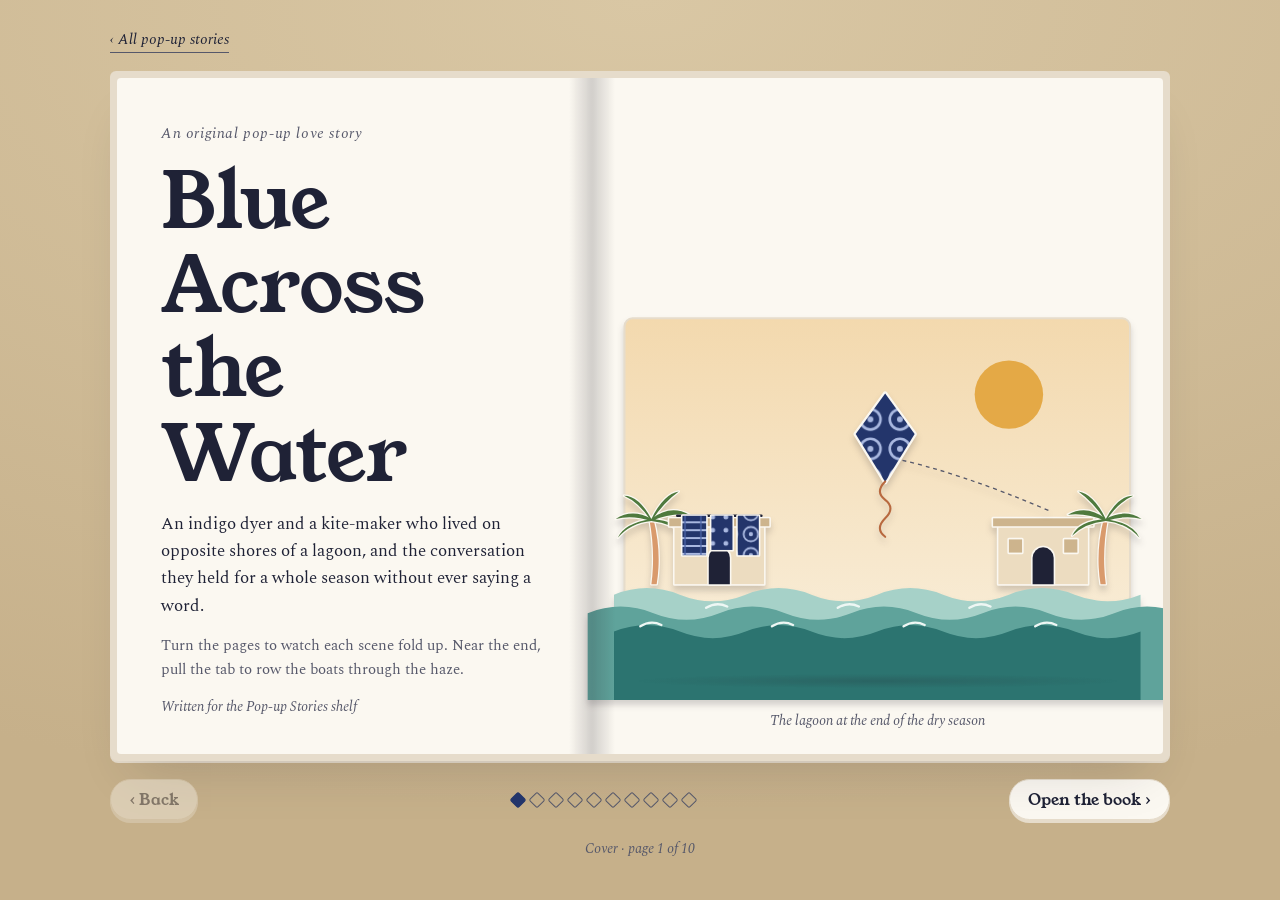
==== blue-across-the-water/index.html @ 453ba941 "Add a page-turn animation to both storybooks Co-Authored-By: Claude Opus 5.5 <noreply@anthropic.com>" ====
<!doctype html>
<html lang="en">
<head>
<meta charset="utf-8">
<meta name="viewport" content="width=device-width, initial-scale=1, viewport-fit=cover">
<title>Blue Across the Water · A Pop-up Storybook</title>
<meta name="description" content="An original pop-up love story: an indigo dyer and a kite-maker who talk across a lagoon in patterns of cloth and kites, until the harmattan haze falls between them.">
<meta name="author" content="Abdulbaki Suraj">
<meta name="theme-color" content="#d9c7a4" media="(prefers-color-scheme: light)">
<meta name="theme-color" content="#0f1424" media="(prefers-color-scheme: dark)">
<meta name="color-scheme" content="light dark">
<link rel="canonical" href="https://codelikesuraj.github.io/pop-up-story/blue-across-the-water/">
<link rel="icon" href="data:image/svg+xml,%3Csvg xmlns='http://www.w3.org/2000/svg' viewBox='0 0 64 64'%3E%3Cpath d='M32 4 50 24 32 44 14 24z' fill='%2323356b'/%3E%3Cpath d='M32 44q-4 6 2 10t-2 8' fill='none' stroke='%23b8693f' stroke-width='3'/%3E%3C/svg%3E">

<meta property="og:type" content="website">
<meta property="og:site_name" content="Pop-up Stories">
<meta property="og:title" content="Blue Across the Water · A Pop-up Storybook">
<meta property="og:description" content="An indigo dyer and a kite-maker fall in love across a lagoon, talking only in patterns. An original interactive pop-up story.">
<meta property="og:url" content="https://codelikesuraj.github.io/pop-up-story/blue-across-the-water/">
<meta property="og:image" content="https://codelikesuraj.github.io/pop-up-story/blue-across-the-water/og-image.png">
<meta property="og:image:width" content="1200">
<meta property="og:image:height" content="630">
<meta property="og:image:alt" content="A patterned indigo kite flying over a lagoon between two rooftops hung with blue cloth">
<meta property="og:locale" content="en_GB">
<meta name="twitter:card" content="summary_large_image">
<meta name="twitter:title" content="Blue Across the Water · A Pop-up Storybook">
<meta name="twitter:description" content="An original interactive pop-up love story told in cloth and kites.">
<meta name="twitter:image" content="https://codelikesuraj.github.io/pop-up-story/blue-across-the-water/og-image.png">
<meta name="twitter:image:alt" content="A patterned indigo kite flying over a lagoon between two rooftops hung with blue cloth">

<link rel="preconnect" href="https://fonts.googleapis.com">
<link rel="preconnect" href="https://fonts.gstatic.com" crossorigin>
<link rel="stylesheet" href="https://fonts.googleapis.com/css2?family=Young+Serif&family=Spectral:ital,wght@0,400;0,500;1,400&display=swap">
<style>
/* Layout: the series' open pop-up book. Left leaf = story, right leaf = cut-paper lagoon scene folding up from the gutter. */
:root{
  --desk:#d9c7a4; --desk-2:#c6b08a;
  --paper:#fbf8f1; --paper-edge:#e6dccb; --shade:rgba(35,30,40,.18);
  --ink:#1f2236; --ink-soft:#56586a;
  --sky:#f3d9ae; --sky-2:#f9efdc;
  --indigo:#23356b; --indigo-2:#4a63a8; --indigo-3:#a9b8e0;
  --lagoon:#2c7470; --lagoon-2:#5fa39b; --lagoon-3:#a6d1c8; --foam:#eef7f4;
  --dust:#e6c99a; --clay:#b8693f; --clay-2:#d99a6c; --palm:#4f7a3e; --palm-2:#78a35c;
  --wall:#ecdcc0; --wall-2:#cdb48d; --skin:#7a4a2e; --cloth:#f4efe4; --sun:#e2a033;
  --display:"Young Serif","Iowan Old Style",Georgia,serif;
  --body:"Spectral",Georgia,"Times New Roman",serif;
}
@media (prefers-color-scheme: dark){:root:not([data-theme="light"]){
  --desk:#0f1424; --desk-2:#161c30; --paper:#1d2236; --paper-edge:#2b3149; --shade:rgba(0,0,0,.45);
  --ink:#ece6da; --ink-soft:#b2adbd; --sky:#2a2a44; --sky-2:#3d3546;
  --indigo:#5b74c2; --indigo-2:#334a8a; --indigo-3:#1f2c55;
  --lagoon:#3d918b; --lagoon-2:#25615d; --lagoon-3:#1a4642; --foam:#a9d6cd;
  --dust:#7d6a4b; --clay:#c9784b; --clay-2:#8e5434; --palm:#6a9452; --palm-2:#47693a;
  --wall:#4a4458; --wall-2:#6a6278; --skin:#9a6443; --cloth:#d8d1c3; --sun:#eeb04a; color-scheme:dark}}
:root[data-theme="dark"]{
  --desk:#0f1424; --desk-2:#161c30; --paper:#1d2236; --paper-edge:#2b3149; --shade:rgba(0,0,0,.45);
  --ink:#ece6da; --ink-soft:#b2adbd; --sky:#2a2a44; --sky-2:#3d3546;
  --indigo:#5b74c2; --indigo-2:#334a8a; --indigo-3:#1f2c55;
  --lagoon:#3d918b; --lagoon-2:#25615d; --lagoon-3:#1a4642; --foam:#a9d6cd;
  --dust:#7d6a4b; --clay:#c9784b; --clay-2:#8e5434; --palm:#6a9452; --palm-2:#47693a;
  --wall:#4a4458; --wall-2:#6a6278; --skin:#9a6443; --cloth:#d8d1c3; --sun:#eeb04a; color-scheme:dark}

*,*::before,*::after{box-sizing:border-box}
html,body{min-height:100%}
body{margin:0;background:radial-gradient(120% 90% at 50% 0%,var(--desk),var(--desk-2));background-color:var(--desk);color:var(--ink);font-family:var(--body);font-size:17px;line-height:1.6;padding-inline:16px;padding-block:28px 40px}
[hidden]{display:none!important}
.wrap{max-width:1060px;margin:0 auto;display:flex;flex-direction:column;gap:18px}
.back{align-self:flex-start;font-style:italic;color:var(--ink);text-decoration:none;font-size:15px;border-bottom:1px solid var(--ink-soft)}
.back:hover{border-bottom-color:var(--clay)}

.book{position:relative;border-radius:6px 6px 8px 8px;background:var(--paper-edge);padding:7px;box-shadow:0 30px 50px -24px var(--shade),0 2px 0 var(--paper-edge)}
.spread{display:grid;grid-template-columns:1fr 1.2fr;background:var(--paper);border-radius:4px;min-height:540px;position:relative;overflow:hidden}
.spread::after{content:"";position:absolute;top:0;bottom:0;left:calc(100%/2.2);width:46px;transform:translateX(-50%);background:linear-gradient(90deg,transparent,var(--shade) 48%,var(--shade) 52%,transparent);pointer-events:none}
.leaf{min-width:0;padding:44px 44px 36px;display:flex;flex-direction:column;gap:14px}
.text{animation:turn .6s ease both}
.chapter{font-style:italic;color:var(--ink-soft);letter-spacing:.04em;font-size:15px}
h1,h2{font-family:var(--display);font-weight:400;line-height:1.08;text-wrap:balance;margin:0}
h2{font-size:clamp(28px,3.6vw,38px)}
h1{font-size:clamp(46px,7.5vw,78px)}
.text p{margin:0;max-width:34em}
.text p:first-of-type::first-letter{font-family:var(--display);float:left;font-size:3.1em;line-height:.85;padding:6px 8px 0 0;color:var(--indigo)}
.cover .text p::first-letter{all:unset}
.folio{margin-top:auto;font-style:italic;color:var(--ink-soft);font-size:14px}

.stage-leaf{padding:26px 22px 22px;display:flex;flex-direction:column;justify-content:flex-end}
.stage{position:relative;aspect-ratio:400/280;width:100%;max-width:100%;perspective:1100px;perspective-origin:50% 0%}
.stage::after{content:"";position:absolute;left:4%;right:4%;bottom:-6px;height:14px;background:radial-gradient(closest-side,var(--shade),transparent);pointer-events:none}
.layer{position:absolute;inset:0;width:100%;height:100%;overflow:visible;transform-origin:50% var(--oy,100%);animation:pop 1s cubic-bezier(.2,1.35,.45,1) calc(var(--d,0s) + var(--wait,0s)) both;filter:drop-shadow(0 5px 3px var(--shade))}
.layer.flat{filter:none}
@keyframes pop{from{transform:rotateX(88deg)}to{transform:rotateX(0)}}
@keyframes turn{from{opacity:0;transform:translateX(-10px)}to{opacity:1;transform:none}}
.caption{font-style:italic;text-align:center;color:var(--ink-soft);font-size:14px;margin-top:14px}

/* svg paint */
.cut{stroke:var(--paper);stroke-width:2.4;stroke-linejoin:round;paint-order:stroke}
.panel{fill:url(#sky);stroke:var(--paper-edge);stroke-width:1.5}
.ind{fill:var(--indigo)} .ind2{fill:var(--indigo-2)} .ind3{fill:var(--indigo-3)}
.lag{fill:var(--lagoon)} .lag2{fill:var(--lagoon-2)} .lag3{fill:var(--lagoon-3)} .foam{fill:var(--foam)}
.dust{fill:var(--dust)} .clay{fill:var(--clay)} .clay2{fill:var(--clay-2)} .palm{fill:var(--palm)} .palm2{fill:var(--palm-2)}
.wallf{fill:var(--wall)} .wall2{fill:var(--wall-2)} .paperf{fill:var(--paper)} .inkf{fill:var(--ink)} .sunf{fill:var(--sun)}
.line{fill:none;stroke:var(--ink);stroke-width:1.8;stroke-linecap:round;stroke-linejoin:round}
.string{fill:none;stroke:var(--ink-soft);stroke-width:1;stroke-dasharray:3 3}
.tail{fill:none;stroke:var(--clay);stroke-width:1.6;stroke-linecap:round}
.crest{fill:none;stroke:var(--foam);stroke-width:1.8;stroke-linecap:round}
.lbl{fill:var(--ink-soft);font-family:var(--body);font-style:italic;font-size:13px;paint-order:stroke;stroke:var(--paper);stroke-width:3px}
.p1{fill:url(#adire-dots)} .p2{fill:url(#adire-lines)} .p3{fill:url(#adire-rings)} .p4{fill:url(#adire-zig)}
.skinp{fill:var(--skin)} .hair{fill:#1f2236} .robe{fill:var(--cloth)} .drape{fill:var(--drape,var(--indigo))}
.bluehand{fill:var(--indigo)}
.robe,.drape,.skinp,.hair,.bluehand{stroke:#1f2236;stroke-width:.7;stroke-linejoin:round}
.fig.him{--drape:var(--clay)}
.haze{fill:var(--dust)}

/* pull tab */
.pull{display:flex;flex-direction:column;gap:6px;margin-top:6px}
.pull label{font-style:italic;color:var(--ink-soft);font-size:14px}
.pull output{font-weight:500;color:var(--ink)}
#row{width:100%;accent-color:var(--indigo);height:28px}
#canoeA,#canoeB{transition:transform .25s ease}
#haze8{transition:opacity .3s ease}
#meetKite{transition:opacity .5s ease,transform .6s ease}

.bob{animation:bob 3.4s ease-in-out infinite alternate;transform-box:fill-box;transform-origin:center}
.sway{animation:sway 4s ease-in-out infinite alternate;transform-box:fill-box;transform-origin:50% 100%}
@keyframes bob{from{transform:translateY(-4px) rotate(-3deg)}to{transform:translateY(4px) rotate(3deg)}}
@keyframes sway{from{transform:rotate(-4deg)}to{transform:rotate(4deg)}}

.lessons{list-style:none;margin:0;padding:0;display:grid;gap:10px}
.lessons li{display:grid;grid-template-columns:1.6em 1fr;gap:10px;align-items:baseline}
.lessons b{font-family:var(--display);font-weight:400;color:var(--indigo)}
.lessons span{font-size:15.5px;line-height:1.5}
.moral{font-style:italic;font-size:18px;border-top:1px solid var(--paper-edge);padding-top:12px}

.controls{display:flex;align-items:center;justify-content:space-between;gap:12px;flex-wrap:wrap}
.btn{font-family:var(--display);font-size:16px;color:var(--ink);background:var(--paper);border:1px solid var(--paper-edge);border-radius:999px;padding:8px 18px;cursor:pointer;box-shadow:0 3px 0 var(--paper-edge)}
.btn:hover{transform:translateY(-1px)}
.btn:disabled{opacity:.4;cursor:default;transform:none}
.btn:focus-visible,.dots button:focus-visible,#row:focus-visible,.back:focus-visible{outline:2px solid var(--clay);outline-offset:3px}
.dots{display:flex;gap:7px;flex-wrap:wrap;justify-content:center}
.dots button{width:12px;height:12px;border-radius:2px;transform:rotate(45deg);border:1px solid var(--ink-soft);background:transparent;padding:0;cursor:pointer}
.dots button[aria-current="true"]{background:var(--indigo);border-color:var(--indigo)}
.hint{text-align:center;font-style:italic;color:var(--ink-soft);font-size:14px}

@media (max-width:760px){
  .spread{grid-template-columns:1fr;min-height:0}
  .spread::after{display:none}
  .stage-leaf{order:-1;padding:18px 12px 6px;border-bottom:1px dashed var(--paper-edge)}
  .leaf{padding:24px 20px 26px}
  body{font-size:16px}
}
@media (prefers-reduced-motion:reduce){
  .layer,.text,.bob,.sway{animation:none}
  #canoeA,#canoeB,#haze8,#meetKite{transition:none}
}
/* page-turn */
.book{perspective:2600px}
.flip{position:absolute;z-index:6;transform-style:preserve-3d;pointer-events:none;will-change:transform}
.face{position:absolute;top:0;height:100%;background:var(--paper);overflow:hidden;display:flex;backface-visibility:hidden;-webkit-backface-visibility:hidden}
.face > .leaf,.face > .spread{flex:1;min-width:0;height:100%}
.face > .spread::after{display:none}
.flip .front{left:0;width:100%}
.flip .back{transform:rotateY(180deg)}
.patch{position:absolute;z-index:5;pointer-events:none}
.face .shade{position:absolute;inset:0;pointer-events:none;opacity:0}
.flip-fwd .front .shade{background:linear-gradient(90deg,var(--shade),transparent 70%)}
.flip-fwd .back .shade{background:linear-gradient(270deg,var(--shade),transparent 70%)}
.flip-bwd .front .shade{background:linear-gradient(270deg,var(--shade),transparent 70%)}
.flip-bwd .back .shade{background:linear-gradient(90deg,var(--shade),transparent 70%)}
.static .layer,.static .text,.folded .layer,.folding .text{animation:none}
.folded .layer{transform:rotateX(88deg)}
.folding .layer{animation:fold .5s ease-in forwards}
@keyframes fold{from{transform:rotateX(0)}to{transform:rotateX(88deg)}}
</style>
</head>
<body>

<svg width="0" height="0" style="position:absolute" aria-hidden="true">
 <defs>
  <linearGradient id="sky" x1="0" y1="0" x2="0" y2="1"><stop offset="0" style="stop-color:var(--sky)"/><stop offset="1" style="stop-color:var(--sky-2)"/></linearGradient>
  <!-- adire-style resist patterns -->
  <pattern id="adire-dots" width="10" height="10" patternUnits="userSpaceOnUse"><rect class="ind" width="10" height="10"/><circle class="ind3" cx="5" cy="5" r="1.8"/></pattern>
  <pattern id="adire-lines" width="12" height="12" patternUnits="userSpaceOnUse"><rect class="ind" width="12" height="12"/><path d="M0 3h12M0 9h12" stroke="var(--indigo-3)" stroke-width="1.6"/><path d="M6 0v12" stroke="var(--indigo-2)" stroke-width="1"/></pattern>
  <pattern id="adire-rings" width="16" height="16" patternUnits="userSpaceOnUse"><rect class="ind" width="16" height="16"/><circle cx="8" cy="8" r="5.5" fill="none" stroke="var(--indigo-3)" stroke-width="1.4"/><circle class="ind3" cx="8" cy="8" r="1.6"/></pattern>
  <pattern id="adire-zig" width="14" height="10" patternUnits="userSpaceOnUse"><rect class="ind2" width="14" height="10"/><path d="M0 7l3.5-4 3.5 4 3.5-4 3.5 4" fill="none" stroke="var(--indigo-3)" stroke-width="1.5"/></pattern>

  <!-- woman, feet at 0,0, ~56 tall; her hands are dyed blue -->
  <g id="dyer">
   <path class="robe" d="M-10 0 L-7-36 Q0-40 7-36 L11 0z"/>
   <path class="drape" d="M-10 0 L-8-16 L10-16 L11 0z"/>
   <path class="drape" d="M-7-36 Q0-30 7-36 L8-30 Q0-25-8-30z"/>
   <rect class="skinp" x="-1.6" y="-41" width="3.2" height="6"/>
   <path class="skinp" d="M5-34 Q12-28 13-21 l-3 .6 Q8-26 3-30z"/>
   <circle class="bluehand" cx="11.6" cy="-19.6" r="2.4"/>
   <circle class="skinp" cx="1" cy="-45" r="5.4"/>
   <path class="drape" d="M-6-47 q2-10 13-6 q3 2 1 5 q-6-3-14 1z"/>
   <path class="drape" d="M7-52 q6-3 4 4z"/>
  </g>
  <g id="maker">
   <path class="skinp" d="M-6 0h4.5l.5-15h-4zM2 0h4.5l-1-15h-4z"/>
   <path class="robe" d="M-10-14 L-8-38 Q0-42 8-38 L10-14 Q0-11-10-14z"/>
   <path class="drape" d="M-8-38 Q2-32 10-17 L6-15 Q1-27-9-31z"/>
   <rect class="skinp" x="-1.6" y="-43" width="3.4" height="6"/>
   <path class="skinp" d="M6-36 Q14-32 17-24 l-3 .8 Q11-29 4-32z"/>
   <circle class="skinp" cx="1" cy="-47" r="5.6"/>
   <path class="hair" d="M-4.6-49 q1-6 6-6 q4.4 0 5.4 4 q-3-2-6-1.6 q-3 .6-5.4 3.6z"/>
   <rect class="drape" x="-5.6" y="-56" width="12" height="5" rx="1.5"/>
  </g>
  <!-- canoe, centre at 0,0 -->
  <g id="canoe">
   <path class="clay" d="M-34-6 Q0 6 34-6 L30 2 Q0 10-30 2z"/>
   <path class="clay2" d="M-30-4 Q0 4 30-4"/>
   <path class="line" d="M6-30 L22 6" stroke-width="1.6"/>
   <path class="inkf" d="M20 2l5 10 3-2z"/>
  </g>
  <!-- kite, centre at 0,0 -->
  <g id="kite-shape"><path d="M0-22 L16 0 L0 26 L-16 0z"/></g>
  <g id="house">
   <rect class="wallf" x="-34" y="-46" width="68" height="46"/>
   <rect class="wall2" x="-38" y="-50" width="76" height="6"/>
   <path class="inkf" d="M-8 0v-20a8 8 0 0 1 16 0v20z"/>
   <rect class="wall2" x="-26" y="-34" width="10" height="10"/><rect class="wall2" x="16" y="-34" width="10" height="10"/>
  </g>
  <g id="palm">
   <path class="clay2" d="M-2 0 Q2-30-4-62 l4 0 Q8-30 3 0z"/>
   <path class="palm" d="M-2-62 Q-20-72-36-62 Q-20-66-2-60z M-2-62 Q16-76 34-66 Q16-68-2-60z M-2-62 Q-14-84-28-84 Q-14-78-2-60z M-2-62 Q10-86 24-88 Q10-78-2-60z M-2-62 Q-28-58-34-44 Q-22-58-2-60z M-2-62 Q24-60 30-46 Q18-58-2-60z"/>
  </g>
  <g id="pot"><path class="clay" d="M-16 0 Q-22-14-14-24 h28 Q22-14 16 0z"/><ellipse class="ind" cx="0" cy="-24" rx="14" ry="4"/><rect class="clay2" x="-15" y="-27" width="30" height="4" rx="2"/></g>
  <g id="water">
   <path class="lag3" d="M0 0q25-10 50 0t50 0 50 0 50 0 50 0 50 0 50 0 50 0V80H0z"/>
   <path class="lag2" d="M-20 14q25-10 50 0t50 0 50 0 50 0 50 0 50 0 50 0 50 0 50 0V80H-20z"/>
   <path class="lag" d="M0 28q25-10 50 0t50 0 50 0 50 0 50 0 50 0 50 0 50 0V80H0z"/>
   <path class="crest" d="M20 24q8-5 16-1M120 24q8-5 16-1M220 24q8-5 16-1M320 24q8-5 16-1M70 10q8-5 16-1M170 10q8-5 16-1M270 10q8-5 16-1"/>
  </g>
 </defs>
</svg>

<div class="wrap">
<a class="back" href="../">‹ All pop-up stories</a>
<main class="book" aria-live="polite">

<!-- 0 cover -->
<section class="page cover" data-name="Cover">
 <div class="spread">
  <div class="leaf text">
   <div class="chapter">An original pop-up love story</div>
   <h1>Blue Across the Water</h1>
   <p>An indigo dyer and a kite-maker who lived on opposite shores of a lagoon, and the conversation they held for a whole season without ever saying a word.</p>
   <p style="color:var(--ink-soft);font-size:15px">Turn the pages to watch each scene fold up. Near the end, pull the tab to row the boats through the haze.</p>
   <div class="folio">Written for the Pop-up Stories shelf</div>
  </div>
  <div class="leaf stage-leaf"><div class="stage">
   <svg class="layer" style="--d:0s" viewBox="0 0 400 280" aria-hidden="true">
    <rect class="panel" x="8" y="4" width="384" height="272" rx="6"/>
    <circle class="sunf" cx="300" cy="62" r="26" opacity=".85"/>
   </svg>
   <svg class="layer" style="--d:.18s;--oy:84%" viewBox="0 0 400 280" aria-hidden="true">
    <g class="cut">
     <use href="#palm" transform="translate(30 206) scale(.8)"/>
     <use href="#house" transform="translate(80 206)"/>
     <path class="line" d="M48 154h64" stroke-width="1"/>
     <rect class="p2" x="52" y="154" width="18" height="30"/><rect class="p1" x="74" y="154" width="16" height="26"/><rect class="p3" x="94" y="154" width="16" height="30"/>
     <use href="#house" transform="translate(326 206) scale(-1 1)"/>
     <use href="#palm" transform="translate(372 206) scale(-.8 .8)"/>
    </g>
   </svg>
   <svg class="layer" style="--d:.36s;--oy:90%" viewBox="0 0 400 280" aria-hidden="true">
    <path class="string" d="M330 150Q260 120 210 110"/>
    <g class="bob"><g class="cut"><use href="#kite-shape" class="p3" transform="translate(206 92) scale(1.4)"/></g><path class="tail" d="M206 128q-8 8 0 14t0 14 0 14"/></g>
   </svg>
   <svg class="layer" style="--d:.52s" viewBox="0 0 400 280" aria-hidden="true">
    <use href="#water" transform="translate(0 214)"/>
   </svg>
  </div><div class="caption">The lagoon at the end of the dry season</div></div>
 </div>
</section>

<!-- 1 Dyer -->
<section class="page" data-name="The Dyer" hidden>
 <div class="spread">
  <div class="leaf text">
   <div class="chapter">Chapter One · The near shore</div>
   <h2>Ireti's Blue Hands</h2>
   <p>On the near shore of the lagoon lived Ireti, a dyer. All day she worked over clay pots of indigo, folding and tying cloth, stitching it with raffia and painting it with cassava paste so the dye would leave patterns where it could not reach.</p>
   <p>Her hands were blue to the wrist, and no amount of scrubbing would change it. Each morning she climbed to her flat roof and hung the new cloth to dry, rows of blue facing the water. Nobody on her side of the lagoon ever looked at them for long.</p>
   <div class="folio">i</div>
  </div>
  <div class="leaf stage-leaf"><div class="stage">
   <svg class="layer" style="--d:0s" viewBox="0 0 400 280" aria-hidden="true">
    <rect class="panel" x="8" y="4" width="384" height="272" rx="6"/>
    <rect class="lag3" x="8" y="150" width="384" height="40"/>
    <path class="palm2" d="M300 150q20-14 40-10t52 6v4z"/>
   </svg>
   <svg class="layer" style="--d:.18s;--oy:84%" viewBox="0 0 400 280" aria-hidden="true">
    <g class="cut">
     <rect class="wallf" x="60" y="120" width="190" height="110"/>
     <rect class="wall2" x="54" y="114" width="202" height="8"/>
     <path class="line" d="M74 66h164M74 66v48M238 66v48" stroke-width="1.4"/>
     <g class="sway"><rect class="p1" x="82" y="66" width="34" height="46"/></g>
     <g class="sway"><rect class="p2" x="124" y="66" width="34" height="42"/></g>
     <g class="sway"><rect class="p3" x="166" y="66" width="30" height="48"/></g>
     <g class="sway"><rect class="p4" x="202" y="66" width="30" height="40"/></g>
     <path class="inkf" d="M140 230v-34a15 15 0 0 1 30 0v34z"/>
    </g>
   </svg>
   <svg class="layer" style="--d:.36s" viewBox="0 0 400 280" aria-hidden="true">
    <g class="cut">
     <use href="#pot" transform="translate(58 262) scale(1.3)"/>
     <use href="#pot" transform="translate(100 266) scale(1.1)"/>
     <use href="#dyer" class="fig" transform="translate(300 262) scale(1.45)"/>
     <rect class="p2" x="226" y="232" width="36" height="30" transform="rotate(-8 244 247)"/>
    </g>
    <text class="lbl" x="284" y="278">Ireti</text>
   </svg>
  </div><div class="caption">The dye pots and the drying roof</div></div>
 </div>
</section>

<!-- 2 Kite-maker -->
<section class="page" data-name="The Kite-Maker" hidden>
 <div class="spread">
  <div class="leaf text">
   <div class="chapter">Chapter Two · The far shore</div>
   <h2>Folarin's Workshop</h2>
   <p>Across the water, where the palms leaned over the mud, lived Folarin, who made kites. He split bamboo thinner than a fingernail, glued paper over the frames and tied tails of rag that snapped in the wind.</p>
   <p>Most mornings he tested a kite above the lagoon. And most mornings, while it climbed, he found himself looking past it at a rooftop on the near shore, where rows of blue cloth came out with the sun. He did not know whose they were. He only knew he waited for them.</p>
   <div class="folio">ii</div>
  </div>
  <div class="leaf stage-leaf"><div class="stage">
   <svg class="layer" style="--d:0s" viewBox="0 0 400 280" aria-hidden="true">
    <rect class="panel" x="8" y="4" width="384" height="272" rx="6"/>
    <rect class="lag3" x="8" y="160" width="384" height="116"/>
    <g class="cut"><rect class="wallf" x="30" y="136" width="40" height="26"/><rect class="p1" x="34" y="126" width="9" height="12"/><rect class="p3" x="46" y="126" width="9" height="12"/><rect class="p2" x="58" y="126" width="9" height="12"/></g>
    <text class="lbl" x="22" y="120">her roof, far away</text>
   </svg>
   <svg class="layer" style="--d:.18s;--oy:86%" viewBox="0 0 400 280" aria-hidden="true">
    <g class="cut">
     <path class="palm2" d="M120 232q60-30 272-20v20z"/>
     <use href="#palm" transform="translate(372 216)"/>
     <rect class="wallf" x="160" y="140" width="150" height="80"/>
     <path class="clay" d="M150 142l85-36 85 36z"/>
     <use href="#kite-shape" class="sunf" transform="translate(190 176) scale(.8)"/>
     <use href="#kite-shape" class="clay2" transform="translate(276 176) scale(.8)"/>
     <path class="inkf" d="M222 220v-30a13 13 0 0 1 26 0v30z"/>
    </g>
   </svg>
   <svg class="layer" style="--d:.36s" viewBox="0 0 400 280" aria-hidden="true">
    <use href="#water" transform="translate(0 246)"/>
    <g class="cut">
     <use href="#maker" class="fig him" transform="translate(132 252) scale(1.45)"/>
     <path d="M160 214 L184 186 L208 214 L184 248z" fill="none" stroke="var(--clay-2)" stroke-width="2.4"/>
     <path d="M184 186v62M160 214h48" stroke="var(--clay-2)" stroke-width="1.6"/>
    </g>
    <text class="lbl" x="104" y="276">Folarin</text>
   </svg>
  </div><div class="caption">Bamboo, paper and rag tails</div></div>
 </div>
</section>

<!-- 3 First kite -->
<section class="page" data-name="The First Kite" hidden>
 <div class="spread">
  <div class="leaf text">
   <div class="chapter">Chapter Three · An answer in the sky</div>
   <h2>The First Kite</h2>
   <p>One evening Folarin painted a kite in indigo, with ringed circles copied as well as he could from a cloth he had stared at all week. The next morning he flew it high over the lagoon, straight toward her roof.</p>
   <p>Ireti looked up from her pots and saw her own pattern hanging in the sky. She laughed out loud, alone on the roof, the first time anyone had answered her work. She did not know his name. But she knew someone over there had been looking.</p>
   <div class="folio">iii</div>
  </div>
  <div class="leaf stage-leaf"><div class="stage">
   <svg class="layer" style="--d:0s" viewBox="0 0 400 280" aria-hidden="true">
    <rect class="panel" x="8" y="4" width="384" height="272" rx="6"/>
    <circle class="sunf" cx="74" cy="56" r="20" opacity=".85"/>
   </svg>
   <svg class="layer" style="--d:.18s;--oy:86%" viewBox="0 0 400 280" aria-hidden="true">
    <path class="string" d="M400 210Q330 130 252 90"/>
    <g class="bob"><g class="cut"><use href="#kite-shape" class="p3" transform="translate(248 78) scale(2)"/></g><path class="tail" d="M248 130q-10 10 0 18t0 18 0 18"/></g>
   </svg>
   <svg class="layer" style="--d:.36s" viewBox="0 0 400 280" aria-hidden="true">
    <use href="#water" transform="translate(0 236)"/>
    <g class="cut">
     <rect class="wallf" x="8" y="196" width="160" height="50"/>
     <rect class="wall2" x="8" y="190" width="168" height="8"/>
     <path class="line" d="M26 150h120" stroke-width="1.2"/>
     <rect class="p3" x="34" y="150" width="30" height="38"/><rect class="p1" x="70" y="150" width="28" height="34"/>
     <use href="#dyer" class="fig" transform="translate(130 190) scale(1.15)"/>
    </g>
    <path class="line" d="M146 150l14-14M150 160l18-6" stroke-width="1.2"/>
   </svg>
  </div><div class="caption">Her own pattern, flying back to her</div></div>
 </div>
</section>

<!-- 4 Conversation -->
<section class="page" data-name="A Conversation in Blue" hidden>
 <div class="spread">
  <div class="leaf text">
   <div class="chapter">Chapter Four · The dry season</div>
   <h2>A Conversation in Blue</h2>
   <p>So it began. Ireti dyed a cloth of zigzags like waves, and the next day a zigzag kite rose from the far shore. She answered with dots like rain. He sent up a kite with a tail of rain. When a storm tore one of his kites, she hung out a cloth stitched with mending lines.</p>
   <p>For a whole season they spoke this way, a cloth at dawn and a kite by noon. The fishermen in between began to read it too. Neither lover crossed the water. It felt too fine a thing to risk spoiling by speaking.</p>
   <div class="folio">iv</div>
  </div>
  <div class="leaf stage-leaf"><div class="stage">
   <svg class="layer" style="--d:0s" viewBox="0 0 400 280" aria-hidden="true">
    <rect class="panel" x="8" y="4" width="384" height="272" rx="6"/>
    <g class="sunf" opacity=".75"><circle cx="70" cy="34" r="8"/><circle cx="130" cy="28" r="8"/><circle cx="200" cy="26" r="8"/><circle cx="270" cy="28" r="8"/><circle cx="330" cy="34" r="8"/></g>
    <text class="lbl" x="200" y="56" text-anchor="middle">a cloth at dawn, a kite by noon</text>
   </svg>
   <svg class="layer" style="--d:.18s;--oy:84%" viewBox="0 0 400 280" aria-hidden="true">
    <path class="string" d="M392 220Q330 140 236 96M392 220Q340 150 300 132M392 220Q350 140 340 80"/>
    <g class="cut">
     <g class="bob"><use href="#kite-shape" class="p4" transform="translate(236 96) scale(1.05)"/></g>
     <g class="bob"><use href="#kite-shape" class="p1" transform="translate(300 132) scale(.9)"/></g>
     <g class="bob"><use href="#kite-shape" class="p2" transform="translate(340 80) scale(.8)"/></g>
    </g>
    <path class="tail" d="M236 124q-6 6 0 12t0 12M300 156q-6 6 0 12t0 12M340 102q-6 6 0 12"/>
   </svg>
   <svg class="layer" style="--d:.36s" viewBox="0 0 400 280" aria-hidden="true">
    <use href="#water" transform="translate(0 226)"/>
    <g class="cut">
     <rect class="wallf" x="8" y="176" width="150" height="66"/>
     <rect class="wall2" x="8" y="170" width="158" height="8"/>
     <path class="line" d="M20 112h132" stroke-width="1.2"/>
     <g class="sway"><rect class="p4" x="24" y="112" width="28" height="50"/></g>
     <g class="sway"><rect class="p1" x="58" y="112" width="28" height="44"/></g>
     <g class="sway"><rect class="p2" x="92" y="112" width="26" height="52"/></g>
     <g class="sway"><rect class="ind" x="124" y="112" width="24" height="46"/></g>
     <use href="#canoe" transform="translate(250 240) scale(.8)"/>
    </g>
    <path d="M128 120l16 30M144 118l-14 34" stroke="var(--indigo-3)" stroke-width="1.6"/>
   </svg>
  </div><div class="caption">Waves answered with waves, rain with rain</div></div>
 </div>
</section>

<!-- 5 Harmattan -->
<section class="page" data-name="The Harmattan" hidden>
 <div class="spread">
  <div class="leaf text">
   <div class="chapter">Chapter Five · The dust wind</div>
   <h2>The Harmattan</h2>
   <p>Then the harmattan came down from the north. Fine dust filled the air until the far shore vanished and the sun hung pale as a coin. Ireti hung her best cloth every morning and could not tell if anyone saw it. Folarin flew kite after kite into a sky that swallowed them.</p>
   <p>Day after day there was no answer. Each began to fear the other had grown tired of the game. Ireti stopped climbing to the roof. On the far shore, Folarin sat among his unflown kites and wondered if a season of patterns had meant anything at all.</p>
   <div class="folio">v</div>
  </div>
  <div class="leaf stage-leaf"><div class="stage">
   <svg class="layer" style="--d:0s" viewBox="0 0 400 280" aria-hidden="true">
    <rect class="panel" x="8" y="4" width="384" height="272" rx="6"/>
    <circle class="paperf" cx="200" cy="80" r="26" opacity=".9"/>
    <g class="cut" opacity=".35"><rect class="wallf" x="300" y="150" width="70" height="40"/><use href="#kite-shape" class="ind" transform="translate(320 110) scale(.6)"/></g>
   </svg>
   <svg class="layer flat" style="--d:.18s;--oy:84%" viewBox="0 0 400 280" aria-hidden="true">
    <rect class="haze" x="8" y="4" width="384" height="272" rx="6" opacity=".55"/>
    <path class="paperf" opacity=".35" d="M8 80q80-20 160 0t160 0 64 0v20q-60 10-120-4t-140 6-124-4zM8 160q90-16 180 0t204-4v16q-110 12-204-2t-180 4z"/>
   </svg>
   <svg class="layer" style="--d:.36s" viewBox="0 0 400 280" aria-hidden="true">
    <use href="#water" transform="translate(0 232)"/>
    <g class="cut">
     <rect class="wallf" x="8" y="186" width="170" height="60"/>
     <rect class="wall2" x="8" y="180" width="178" height="8"/>
     <path class="line" d="M24 130h140" stroke-width="1.2"/>
     <rect class="p3" x="88" y="130" width="34" height="44"/>
     <use href="#dyer" class="fig" transform="translate(60 180) scale(1.1)"/>
    </g>
   </svg>
  </div><div class="caption">The far shore disappears</div></div>
 </div>
</section>

<!-- 6 Last kite -->
<section class="page" data-name="The Last Kite" hidden>
 <div class="spread">
  <div class="leaf text">
   <div class="chapter">Chapter Six · Too big to miss</div>
   <h2>The Last Kite</h2>
   <p>At last Folarin built the biggest kite of his life, taller than himself. He tied every scrap of string he owned into one line, waited for a strong wind, and let it run out over the water until the line ended and the kite flew free.</p>
   <p>It came down in the dust on Ireti's roof. On it he had painted no pattern this time, only a picture: a small canoe in the middle of the lagoon, with two people in it. Ireti held it in her blue hands for a long time. Then she went down to the water.</p>
   <div class="folio">vi</div>
  </div>
  <div class="leaf stage-leaf"><div class="stage">
   <svg class="layer" style="--d:0s" viewBox="0 0 400 280" aria-hidden="true">
    <rect class="panel" x="8" y="4" width="384" height="272" rx="6"/>
    <rect class="haze" x="8" y="4" width="384" height="272" rx="6" opacity=".4"/>
    <path class="string" d="M392 120Q300 90 210 150"/>
   </svg>
   <svg class="layer" style="--d:.18s;--oy:88%" viewBox="0 0 400 280" aria-hidden="true">
    <g class="cut">
     <rect class="wallf" x="40" y="196" width="320" height="50"/>
     <rect class="wall2" x="34" y="190" width="332" height="8"/>
     <g transform="translate(200 120) rotate(-8)">
      <path class="paperf" d="M0-66 L54 0 L0 74 L-54 0z" stroke="var(--clay-2)" stroke-width="3"/>
      <path d="M0-66V74M-54 0H54" stroke="var(--clay-2)" stroke-width="1.6"/>
      <use href="#canoe" transform="translate(0 20) scale(.85)"/>
      <use href="#dyer" class="fig" transform="translate(-10 18) scale(.42)"/>
      <use href="#maker" class="fig him" transform="translate(10 18) scale(.42)"/>
      <path class="lag2" d="M-34 34q10-4 20 0t20 0 20 0 8 0v4h-68z"/>
     </g>
    </g>
   </svg>
   <svg class="layer" style="--d:.36s" viewBox="0 0 400 280" aria-hidden="true">
    <g class="cut"><use href="#dyer" class="fig" transform="translate(84 270) scale(1.3)"/><use href="#pot" transform="translate(330 270)"/></g>
    <text class="lbl" x="200" y="272" text-anchor="middle">a canoe, with two people in it</text>
   </svg>
  </div><div class="caption">The kite lands on her roof</div></div>
 </div>
</section>

<!-- 7 Passing -->
<section class="page" data-name="Passing in the Haze" hidden>
 <div class="spread">
  <div class="leaf text">
   <div class="chapter">Chapter Seven · Two empty houses</div>
   <h2>Passing in the Haze</h2>
   <p>Ireti pushed off in her neighbour's canoe and rowed toward the far shore. She could see nothing but dust. She did not know that Folarin, unable to bear waiting for an answer, had already launched his own canoe and was rowing toward her.</p>
   <p>In the thick of the haze they passed each other, a stone's throw apart, each hearing only the splash of a stranger's paddle. Ireti reached an empty workshop full of kites. Folarin reached an empty roof full of blue cloth. And each sat down in the other's doorway to wait.</p>
   <div class="folio">vii</div>
  </div>
  <div class="leaf stage-leaf"><div class="stage">
   <svg class="layer" style="--d:0s" viewBox="0 0 400 280" aria-hidden="true">
    <rect class="panel" x="8" y="4" width="384" height="272" rx="6"/>
    <rect class="lag3" x="8" y="140" width="384" height="136"/>
   </svg>
   <svg class="layer" style="--d:.18s;--oy:86%" viewBox="0 0 400 280" aria-hidden="true">
    <g class="cut">
     <g transform="translate(140 196)"><use href="#canoe"/><use href="#dyer" class="fig" transform="translate(-4 -2) scale(.6)"/></g>
     <g transform="translate(262 170) scale(-1 1)"><use href="#canoe"/><use href="#maker" class="fig him" transform="translate(-4 -2) scale(.6)"/></g>
    </g>
    <path class="line" d="M96 196h-24M86 204h-18M306 170h24M316 178h18" stroke-width="1.2" opacity=".6"/>
   </svg>
   <svg class="layer flat" style="--d:.3s" viewBox="0 0 400 280" aria-hidden="true">
    <rect class="haze" x="8" y="4" width="384" height="272" rx="6" opacity=".5"/>
    <path class="paperf" opacity=".4" d="M8 150q70-14 150 0t234-6v20q-120 14-234-2t-150 4zM8 210q100-12 190 0t194 0v16q-100 10-194-2t-190 2z"/>
   </svg>
   <svg class="layer" style="--d:.42s" viewBox="0 0 400 280" aria-hidden="true">
    <use href="#water" transform="translate(0 244)"/>
    <text class="lbl" x="200" y="132" text-anchor="middle">a stone's throw apart</text>
   </svg>
  </div><div class="caption">Each heard only a stranger's paddle</div></div>
 </div>
</section>

<!-- 8 Halfway (interactive) -->
<section class="page" data-name="Halfway" hidden>
 <div class="spread">
  <div class="leaf text">
   <div class="chapter">Chapter Eight · Meeting in the middle</div>
   <h2>Halfway</h2>
   <p>By evening the neighbours on both shores were laughing. "Your dyer is sitting at the kite-maker's door," the fishermen shouted across. "And your kite-maker is sitting at hers!"</p>
   <p>So, at the same moment, both of them pushed off again. This time neither aimed for the other's house. They rowed for the middle of the lagoon, where the painted kite had put them. As the wind turned and the dust began to clear, they saw each other at last.</p>
   <div class="pull">
    <label for="row">Pull the tab to row them to the middle</label>
    <input type="range" id="row" min="0" max="100" value="20">
    <output id="row-out" for="row">Each pushes off from the other's shore.</output>
   </div>
   <div class="folio">viii</div>
  </div>
  <div class="leaf stage-leaf"><div class="stage">
   <svg class="layer" style="--d:0s" viewBox="0 0 400 280" aria-hidden="true">
    <rect class="panel" x="8" y="4" width="384" height="272" rx="6"/>
    <circle class="sunf" cx="200" cy="120" r="34" opacity=".8"/>
    <rect class="lag3" x="8" y="150" width="384" height="126"/>
    <g class="cut"><rect class="wallf" x="14" y="128" width="50" height="24"/><rect class="wallf" x="336" y="128" width="50" height="24"/><path class="clay" d="M330 130l31-14 31 14z"/></g>
   </svg>
   <svg class="layer" style="--d:.18s;--oy:86%" viewBox="0 0 400 280" aria-hidden="true">
    <g id="meetKite" opacity="0">
     <path class="string" d="M216 196Q214 130 200 80"/>
     <g class="cut"><use href="#kite-shape" class="p3" transform="translate(200 64) scale(1.2)"/></g>
     <path class="tail" d="M200 96q-6 6 0 12t0 12"/>
    </g>
    <g id="canoeA"><g class="cut"><use href="#canoe" transform="translate(0 210)"/><use href="#dyer" class="fig" transform="translate(-4 208) scale(.7)"/></g></g>
    <g id="canoeB"><g class="cut"><g transform="translate(0 210) scale(-1 1)"><use href="#canoe"/><use href="#maker" class="fig him" transform="translate(-4 -2) scale(.7)"/></g></g></g>
   </svg>
   <svg class="layer flat" style="--d:.3s" viewBox="0 0 400 280" aria-hidden="true">
    <g id="haze8"><rect class="haze" x="8" y="4" width="384" height="272" rx="6" opacity=".55"/><path class="paperf" opacity=".35" d="M8 170q70-14 150 0t234-6v20q-120 14-234-2t-150 4z"/></g>
   </svg>
   <svg class="layer" style="--d:.42s" viewBox="0 0 400 280" aria-hidden="true">
    <use href="#water" transform="translate(0 236)"/>
   </svg>
  </div><div class="caption">The middle of the lagoon</div></div>
 </div>
</section>

<!-- 9 Afterword -->
<section class="page" data-name="Afterword" hidden>
 <div class="spread">
  <div class="leaf text">
   <div class="chapter">Afterword · The festival of blue kites</div>
   <h2>What the Story Keeps</h2>
   <p>They married that same dry season, with a cloth of ringed circles for her wrapper and a kite of ringed circles flying over the feast. Ever since, when the harmattan clears, the lagoon town flies blue kites, and the dyers hang out their best cloth to answer them.</p>
   <ul class="lessons">
    <li><b>◇</b><span><strong>Love is noticing.</strong> It began with one person looking closely at another's work.</span></li>
    <li><b>◇</b><span><strong>Love is a conversation.</strong> Each pattern was an answer to the last one.</span></li>
    <li><b>◇</b><span><strong>Silence is not an answer.</strong> In the haze, both assumed the worst and were both wrong.</span></li>
    <li><b>◇</b><span><strong>Someone has to cross the water,</strong> and it works best when both set out to meet in the middle.</span></li>
   </ul>
  </div>
  <div class="leaf stage-leaf"><div class="stage">
   <svg class="layer" style="--d:0s" viewBox="0 0 400 280" aria-hidden="true">
    <rect class="panel" x="8" y="4" width="384" height="272" rx="6"/>
    <circle class="sunf" cx="200" cy="168" r="30" opacity=".85"/>
   </svg>
   <svg class="layer" style="--d:.18s;--oy:84%" viewBox="0 0 400 280" aria-hidden="true">
    <g class="cut">
     <g class="bob"><use href="#kite-shape" class="p3" transform="translate(200 70) scale(1.6)"/></g>
     <g class="bob"><use href="#kite-shape" class="p1" transform="translate(96 96) scale(.9)"/></g>
     <g class="bob"><use href="#kite-shape" class="p4" transform="translate(304 92) scale(.9)"/></g>
     <g class="bob"><use href="#kite-shape" class="p2" transform="translate(52 40) scale(.6)"/></g>
     <g class="bob"><use href="#kite-shape" class="p2" transform="translate(350 40) scale(.6)"/></g>
     <g class="bob"><use href="#kite-shape" class="ind" transform="translate(146 30) scale(.5)"/></g>
     <g class="bob"><use href="#kite-shape" class="p1" transform="translate(256 28) scale(.5)"/></g>
    </g>
   </svg>
   <svg class="layer" style="--d:.36s" viewBox="0 0 400 280" aria-hidden="true">
    <use href="#water" transform="translate(0 220)"/>
    <g class="cut">
     <g transform="translate(200 226)"><use href="#canoe" transform="scale(1.3)"/><use href="#dyer" class="fig" transform="translate(-14 -2) scale(.8)"/><use href="#maker" class="fig him" transform="translate(12 -2) scale(.8)"/></g>
    </g>
   </svg>
  </div><div class="caption">The end</div></div>
 </div>
</section>

</main>

<nav class="controls" aria-label="Turn pages">
 <button class="btn" id="prev" type="button">‹ Back</button>
 <div class="dots" id="dots"></div>
 <button class="btn" id="next" type="button">Turn the page ›</button>
</nav>
<div class="hint" id="where">Cover</div>
</div>

<script>
(function(){
  const pages=[...document.querySelectorAll('.page')];
  const dots=document.getElementById('dots');
  const prev=document.getElementById('prev'), next=document.getElementById('next'), where=document.getElementById('where');
  let cur=0;
  pages.forEach((p,i)=>{
    const b=document.createElement('button');
    b.type='button'; b.id='dot-'+i; b.setAttribute('aria-label','Go to '+p.dataset.name);
    b.addEventListener('click',()=>go(i)); dots.appendChild(b);
  });
  function show(i){
    cur=Math.max(0,Math.min(pages.length-1,i));
    pages.forEach((p,j)=>p.hidden=j!==cur);
    [...dots.children].forEach((d,j)=>d.setAttribute('aria-current',j===cur?'true':'false'));
    prev.disabled=cur===0; next.disabled=cur===pages.length-1;
    next.textContent=cur===0?'Open the book ›':'Turn the page ›';
    where.textContent=pages[cur].dataset.name+' · page '+(cur+1)+' of '+pages.length;
  }
  prev.addEventListener('click',()=>go(cur-1));
  next.addEventListener('click',()=>go(cur+1));
  document.addEventListener('keydown',e=>{
    if(e.target.id==='row')return;
    if(e.key==='ArrowRight')go(cur+1);
    if(e.key==='ArrowLeft')go(cur-1);
  });
  let sx=null;
  const book=document.querySelector('.book');
  /* page-turn: the old page lifts at the gutter and turns over */
  const reduceMotion=matchMedia('(prefers-reduced-motion: reduce)');
  const narrow=matchMedia('(max-width:760px)');
  let turning=null;
  function rel(el){const b=book.getBoundingClientRect(),r=el.getBoundingClientRect();return{l:r.left-b.left,t:r.top-b.top,w:r.width,h:r.height};}
  function put(el,r){el.style.left=r.l+'px';el.style.top=r.t+'px';el.style.width=r.w+'px';el.style.height=r.h+'px';}
  function face(node,page,mode){
    const c=node.cloneNode(true);
    c.querySelectorAll('[id]').forEach(e=>e.removeAttribute('id'));
    c.removeAttribute('id');
    const f=document.createElement('div');
    f.className='face '+mode+(page.classList.contains('cover')?' cover':'');
    f.appendChild(c);
    const s=document.createElement('div');s.className='shade';f.appendChild(s);
    return f;
  }
  function go(i){
    i=Math.max(0,Math.min(pages.length-1,i));
    if(i===cur)return;
    if(turning)turning.finish();
    if(reduceMotion.matches||!book.animate){show(i);return;}
    const fwd=i>cur, oldP=pages[cur], newP=pages[i];
    const L=p=>p.querySelector('.leaf.text'), R=p=>p.querySelector('.stage-leaf');
    const flip=document.createElement('div');
    flip.className='flip '+(fwd?'flip-fwd':'flip-bwd');
    const extras=[];
    let front,back;
    if(narrow.matches){
      const r=rel(oldP.querySelector('.spread'));
      put(flip,r);
      flip.style.transformOrigin=fwd?'left center':'right center';
      front=face(oldP.querySelector('.spread'),oldP,'front folding');
      back=document.createElement('div');back.className='face back';
      back.style.left='0';back.style.width='100%';
      const s=document.createElement('div');s.className='shade';back.appendChild(s);
    }else{
      const rl=rel(L(oldP)), rr=rel(R(oldP));
      const patch=face(fwd?L(oldP):R(oldP),oldP,'patch '+(fwd?'static':'folding'));
      put(patch,fwd?rl:rr); extras.push(patch);
      if(fwd){
        put(flip,rr); flip.style.transformOrigin='left center';
        front=face(R(oldP),oldP,'front folding');
        back=face(L(newP),newP,'back static');
        back.style.left='0'; back.style.width=rl.w+'px';
      }else{
        put(flip,rl); flip.style.transformOrigin='right center';
        front=face(L(oldP),oldP,'front static');
        back=face(R(newP),newP,'back folded');
        back.style.right='0'; back.style.width=rr.w+'px';
        newP.style.setProperty('--wait','.8s');
      }
    }
    flip.append(front,back);
    extras.forEach(e=>book.appendChild(e));
    book.appendChild(flip);
    if(fwd||narrow.matches)newP.style.removeProperty('--wait');
    show(i);
    const dur=950, ease='cubic-bezier(.45,.05,.3,1)';
    const anim=flip.animate([{transform:'rotateY(0deg)'},{transform:'rotateY('+(fwd?-180:180)+'deg)'}],{duration:dur,easing:ease,fill:'forwards'});
    const fs=front.querySelector('.shade'), bs=back.querySelector('.shade');
    fs&&fs.animate([{opacity:0},{opacity:.9}],{duration:dur/2,easing:'ease-in',fill:'forwards'});
    bs&&bs.animate([{opacity:.9},{opacity:0}],{duration:dur/2,delay:dur/2,easing:'ease-out',fill:'forwards'});
    const done=()=>{flip.remove();extras.forEach(e=>e.remove());if(turning===anim)turning=null;};
    anim.onfinish=done; anim.oncancel=done;
    turning=anim;
  }

  book.addEventListener('touchstart',e=>{sx=e.target.id==='row'?null:e.touches[0].clientX},{passive:true});
  book.addEventListener('touchend',e=>{if(sx===null)return;const dx=e.changedTouches[0].clientX-sx;if(Math.abs(dx)>60)go(cur+(dx<0?1:-1));sx=null},{passive:true});

  const row=document.getElementById('row'), out=document.getElementById('row-out');
  const A=document.getElementById('canoeA'), B=document.getElementById('canoeB');
  const haze=document.getElementById('haze8'), kite=document.getElementById('meetKite');
  function rowTo(){
    const v=+row.value, t=v/100;
    A.setAttribute('transform','translate('+(70+t*92).toFixed(1)+' 0)');
    B.setAttribute('transform','translate('+(330-t*92).toFixed(1)+' 0)');
    haze.style.opacity=(1-t*.95).toFixed(2);
    kite.style.opacity=t>.9?1:0;
    out.textContent = v<35 ? 'Each pushes off from the other’s shore.'
      : v<70 ? 'The wind turns and the dust begins to thin.'
      : v<95 ? 'Two shapes in the haze, then two faces.'
      : 'They meet in the middle of the lagoon.';
  }
  row.addEventListener('input',rowTo); rowTo();
  show(0);
})();
</script>
</body>
</html>
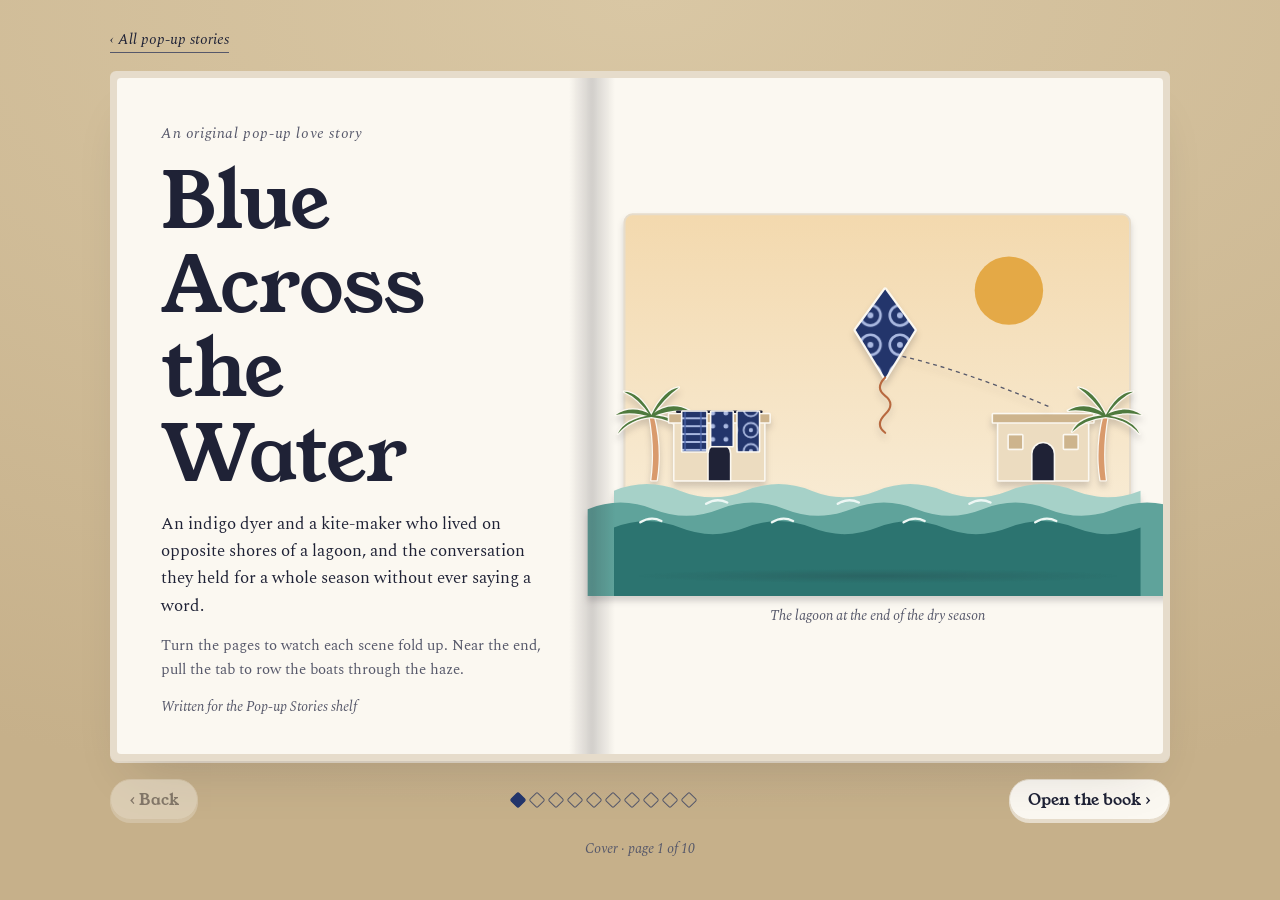
==== commit 9ade48ce: "Keep every page the same height so page turns are consistent Co-Authored-By: Claude Opus 5.5 <norepl" ====
--- a/blue-across-the-water/index.html
+++ b/blue-across-the-water/index.html
@@ -82,7 +82,7 @@
 .cover .text p::first-letter{all:unset}
 .folio{margin-top:auto;font-style:italic;color:var(--ink-soft);font-size:14px}
 
-.stage-leaf{padding:26px 22px 22px;display:flex;flex-direction:column;justify-content:flex-end}
+.stage-leaf{padding:26px 22px 22px;display:flex;flex-direction:column;justify-content:center}
 .stage{position:relative;aspect-ratio:400/280;width:100%;max-width:100%;perspective:1100px;perspective-origin:50% 0%}
 .stage::after{content:"";position:absolute;left:4%;right:4%;bottom:-6px;height:14px;background:radial-gradient(closest-side,var(--shade),transparent);pointer-events:none}
 .layer{position:absolute;inset:0;width:100%;height:100%;overflow:visible;transform-origin:50% var(--oy,100%);animation:pop 1s cubic-bezier(.2,1.35,.45,1) calc(var(--d,0s) + var(--wait,0s)) both;filter:drop-shadow(0 5px 3px var(--shade))}
@@ -151,6 +151,12 @@
   .layer,.text,.bob,.sway{animation:none}
   #canoeA,#canoeB,#haze8,#meetKite{transition:none}
 }
+
+/* every page shares one grid cell, so the book is always as tall as its tallest page */
+.book{display:grid}
+.book > .page{grid-area:1/1;min-width:0;display:flex;flex-direction:column}
+.book > .page[hidden]{display:flex!important;visibility:hidden}
+.book > .page > .spread{flex:1}
 /* page-turn */
 .book{perspective:2600px}
 .flip{position:absolute;z-index:6;transform-style:preserve-3d;pointer-events:none;will-change:transform}
@@ -642,7 +648,8 @@
   });
   function show(i){
     cur=Math.max(0,Math.min(pages.length-1,i));
-    pages.forEach((p,j)=>p.hidden=j!==cur);
+    pages.forEach((p,j)=>{p.hidden=j!==cur;p.inert=j!==cur;});
+    pages[cur].getAnimations({subtree:true}).forEach(a=>{if(window.CSSAnimation&&a instanceof CSSAnimation){a.cancel();a.play();}});
     [...dots.children].forEach((d,j)=>d.setAttribute('aria-current',j===cur?'true':'false'));
     prev.disabled=cur===0; next.disabled=cur===pages.length-1;
     next.textContent=cur===0?'Open the book ›':'Turn the page ›';
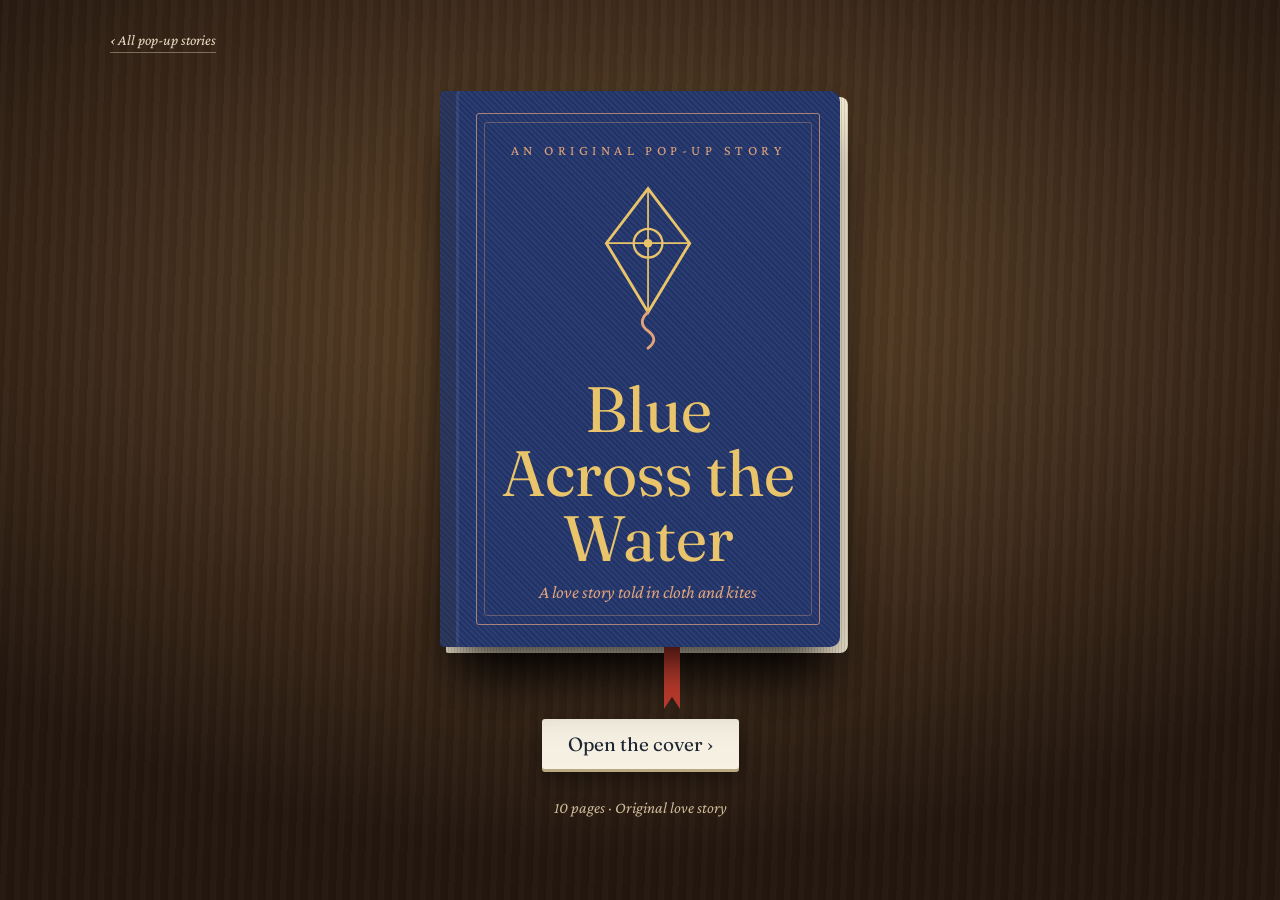
==== commit ad650728: "Redesign: night-library shelf and hardback book frame with paper pop-ups Shared assets/book.css and " ====
--- a/blue-across-the-water/index.html
+++ b/blue-across-the-water/index.html
@@ -6,9 +6,8 @@
 <title>Blue Across the Water · A Pop-up Storybook</title>
 <meta name="description" content="An original pop-up love story: an indigo dyer and a kite-maker who talk across a lagoon in patterns of cloth and kites, until the harmattan haze falls between them.">
 <meta name="author" content="Abdulbaki Suraj">
-<meta name="theme-color" content="#d9c7a4" media="(prefers-color-scheme: light)">
-<meta name="theme-color" content="#0f1424" media="(prefers-color-scheme: dark)">
-<meta name="color-scheme" content="light dark">
+<meta name="theme-color" content="#4a3020">
+<meta name="color-scheme" content="light">
 <link rel="canonical" href="https://codelikesuraj.github.io/pop-up-story/blue-across-the-water/">
 <link rel="icon" href="data:image/svg+xml,%3Csvg xmlns='http://www.w3.org/2000/svg' viewBox='0 0 64 64'%3E%3Cpath d='M32 4 50 24 32 44 14 24z' fill='%2323356b'/%3E%3Cpath d='M32 44q-4 6 2 10t-2 8' fill='none' stroke='%23b8693f' stroke-width='3'/%3E%3C/svg%3E">
 
@@ -30,7 +29,7 @@
 
 <link rel="preconnect" href="https://fonts.googleapis.com">
 <link rel="preconnect" href="https://fonts.gstatic.com" crossorigin>
-<link rel="stylesheet" href="https://fonts.googleapis.com/css2?family=Young+Serif&family=Spectral:ital,wght@0,400;0,500;1,400&display=swap">
+<link rel="stylesheet" href="https://fonts.googleapis.com/css2?family=Fraunces:ital,opsz,wght@0,9..144,300..700;1,9..144,400&family=Crimson+Pro:ital,wght@0,400;0,500;1,400&display=swap">
 <style>
 /* Layout: the series' open pop-up book. Left leaf = story, right leaf = cut-paper lagoon scene folding up from the gutter. */
 :root{
@@ -45,20 +44,6 @@
   --display:"Young Serif","Iowan Old Style",Georgia,serif;
   --body:"Spectral",Georgia,"Times New Roman",serif;
 }
-@media (prefers-color-scheme: dark){:root:not([data-theme="light"]){
-  --desk:#0f1424; --desk-2:#161c30; --paper:#1d2236; --paper-edge:#2b3149; --shade:rgba(0,0,0,.45);
-  --ink:#ece6da; --ink-soft:#b2adbd; --sky:#2a2a44; --sky-2:#3d3546;
-  --indigo:#5b74c2; --indigo-2:#334a8a; --indigo-3:#1f2c55;
-  --lagoon:#3d918b; --lagoon-2:#25615d; --lagoon-3:#1a4642; --foam:#a9d6cd;
-  --dust:#7d6a4b; --clay:#c9784b; --clay-2:#8e5434; --palm:#6a9452; --palm-2:#47693a;
-  --wall:#4a4458; --wall-2:#6a6278; --skin:#9a6443; --cloth:#d8d1c3; --sun:#eeb04a; color-scheme:dark}}
-:root[data-theme="dark"]{
-  --desk:#0f1424; --desk-2:#161c30; --paper:#1d2236; --paper-edge:#2b3149; --shade:rgba(0,0,0,.45);
-  --ink:#ece6da; --ink-soft:#b2adbd; --sky:#2a2a44; --sky-2:#3d3546;
-  --indigo:#5b74c2; --indigo-2:#334a8a; --indigo-3:#1f2c55;
-  --lagoon:#3d918b; --lagoon-2:#25615d; --lagoon-3:#1a4642; --foam:#a9d6cd;
-  --dust:#7d6a4b; --clay:#c9784b; --clay-2:#8e5434; --palm:#6a9452; --palm-2:#47693a;
-  --wall:#4a4458; --wall-2:#6a6278; --skin:#9a6443; --cloth:#d8d1c3; --sun:#eeb04a; color-scheme:dark}
 
 *,*::before,*::after{box-sizing:border-box}
 html,body{min-height:100%}
@@ -158,24 +143,26 @@
 .book > .page[hidden]{display:flex!important;visibility:hidden}
 .book > .page > .spread{flex:1}
 /* page-turn */
-.book{perspective:2600px}
+.book{perspective:3200px}
 .flip{position:absolute;z-index:6;transform-style:preserve-3d;pointer-events:none;will-change:transform}
 .face{position:absolute;top:0;height:100%;background:var(--paper);overflow:hidden;display:flex;backface-visibility:hidden;-webkit-backface-visibility:hidden}
 .face > .leaf,.face > .spread{flex:1;min-width:0;height:100%}
 .face > .spread::after{display:none}
-.flip .front{left:0;width:100%}
-.flip .back{transform:rotateY(180deg)}
+.flip .face-front{left:0;width:100%}
+.flip .face-back{transform:rotateY(180deg)}
 .patch{position:absolute;z-index:5;pointer-events:none}
 .face .shade{position:absolute;inset:0;pointer-events:none;opacity:0}
-.flip-fwd .front .shade{background:linear-gradient(90deg,var(--shade),transparent 70%)}
-.flip-fwd .back .shade{background:linear-gradient(270deg,var(--shade),transparent 70%)}
-.flip-bwd .front .shade{background:linear-gradient(270deg,var(--shade),transparent 70%)}
-.flip-bwd .back .shade{background:linear-gradient(90deg,var(--shade),transparent 70%)}
+.flip-fwd .face-front .shade{background:linear-gradient(90deg,var(--shade),transparent 70%)}
+.flip-fwd .face-back .shade{background:linear-gradient(270deg,var(--shade),transparent 70%)}
+.flip-bwd .face-front .shade{background:linear-gradient(270deg,var(--shade),transparent 70%)}
+.flip-bwd .face-back .shade{background:linear-gradient(90deg,var(--shade),transparent 70%)}
 .static .layer,.static .text,.folded .layer,.folding .text{animation:none}
 .folded .layer{transform:rotateX(88deg)}
 .folding .layer{animation:fold .5s ease-in forwards}
 @keyframes fold{from{transform:rotateX(0)}to{transform:rotateX(88deg)}}
 </style>
+<link rel="stylesheet" href="../assets/book.css">
+<style>:root{--cloth:#23356b;--foil:#e9c46a;--foil-2:#e0a37a}</style>
 </head>
 <body>
 
@@ -241,6 +228,19 @@
 
 <div class="wrap">
 <a class="back" href="../">‹ All pop-up stories</a>
+<section class="closed" aria-label="Book cover">
+ <div class="closed-book">
+  <div class="block" aria-hidden="true"></div>
+  <div class="tassel" aria-hidden="true"></div>
+  <button type="button" class="cover-board" data-open aria-label="Open the book: Blue Across the Water">
+   <span class="eyebrow">An original pop-up story</span>
+   <svg class="emblem" viewBox="0 0 110 124" aria-hidden="true"><path d="M55 6 L84 44 L55 92 L26 44z" fill="none" stroke="currentColor" stroke-width="2"/><path d="M55 6V92M26 44H84" stroke="currentColor" stroke-width="1.2"/><circle cx="55" cy="44" r="10" fill="none" stroke="currentColor" stroke-width="1.6"/><circle cx="55" cy="44" r="3" fill="currentColor"/><path d="M55 92 q-8 7 0 13 t0 12" fill="none" stroke="var(--foil-2)" stroke-width="2" stroke-linecap="round"/></svg>
+   <span><span class="title">Blue Across the Water</span><span class="sub">A love story told in cloth and kites</span></span>
+  </button>
+ </div>
+ <button type="button" class="open-tag" data-open>Open the cover ›</button>
+ <p class="meta">10 pages · Original love story</p>
+</section>
 <main class="book" aria-live="polite">
 
 <!-- 0 cover -->
@@ -654,6 +654,7 @@
     prev.disabled=cur===0; next.disabled=cur===pages.length-1;
     next.textContent=cur===0?'Open the book ›':'Turn the page ›';
     where.textContent=pages[cur].dataset.name+' · page '+(cur+1)+' of '+pages.length;
+    document.dispatchEvent(new CustomEvent('pagechange',{detail:{cur,total:pages.length}}));
   }
   prev.addEventListener('click',()=>go(cur-1));
   next.addEventListener('click',()=>go(cur+1));
@@ -695,8 +696,8 @@
       const r=rel(oldP.querySelector('.spread'));
       put(flip,r);
       flip.style.transformOrigin=fwd?'left center':'right center';
-      front=face(oldP.querySelector('.spread'),oldP,'front folding');
-      back=document.createElement('div');back.className='face back';
+      front=face(oldP.querySelector('.spread'),oldP,'face-front folding');
+      back=document.createElement('div');back.className='face face-back';
       back.style.left='0';back.style.width='100%';
       const s=document.createElement('div');s.className='shade';back.appendChild(s);
     }else{
@@ -705,13 +706,13 @@
       put(patch,fwd?rl:rr); extras.push(patch);
       if(fwd){
         put(flip,rr); flip.style.transformOrigin='left center';
-        front=face(R(oldP),oldP,'front folding');
-        back=face(L(newP),newP,'back static');
+        front=face(R(oldP),oldP,'face-front folding');
+        back=face(L(newP),newP,'face-back static');
         back.style.left='0'; back.style.width=rl.w+'px';
       }else{
         put(flip,rl); flip.style.transformOrigin='right center';
-        front=face(L(oldP),oldP,'front static');
-        back=face(R(newP),newP,'back folded');
+        front=face(L(oldP),oldP,'face-front static');
+        back=face(R(newP),newP,'face-back folded');
         back.style.right='0'; back.style.width=rr.w+'px';
         newP.style.setProperty('--wait','.8s');
       }
@@ -752,5 +753,6 @@
   show(0);
 })();
 </script>
+<script src="../assets/book.js"></script>
 </body>
 </html>
--- a/assets/book.css
+++ b/assets/book.css
@@ -0,0 +1,128 @@
+/* Pop-up Stories · shared book frame
+   Loaded after each story's own <style>. A story sets --cloth, --foil and --foil-2 for its binding. */
+:root{
+  --cloth:#1f5f8b; --foil:#e7c46f; --foil-2:#d9b25a; --ribbon:#b8392b;
+  --wood:#4a3020; --wood-ink:#e8dcc2; --wood-soft:#cdbb9a;
+  --paper:#f7f1e3; --paper-edge:#d9ccb0; --shade:rgba(42,29,16,.28);
+  --ink:#1d2633; --ink-soft:#5f5a4c;
+  --display:"Fraunces","Iowan Old Style",Georgia,serif;
+  --fell:"Crimson Pro","Iowan Old Style",Georgia,serif;
+  --body:"Crimson Pro",Georgia,"Times New Roman",serif;
+  color-scheme:light;
+}
+body{
+  background-color:var(--wood);
+  background-image:
+    radial-gradient(70% 60% at 50% 35%,rgba(233,196,106,.16),rgba(0,0,0,.5)),
+    repeating-linear-gradient(92deg,rgba(0,0,0,.10) 0 3px,rgba(255,255,255,.025) 3px 9px,rgba(0,0,0,.06) 9px 14px);
+  color:var(--ink); font-family:var(--body); font-size:19px;
+}
+h1,h2{font-family:var(--display);font-weight:400;letter-spacing:-.005em}
+.chapter,.folio,.caption,.lbl,.pull label{font-family:var(--body)}
+.back{color:var(--wood-ink);border-bottom-color:rgba(232,220,194,.4);font-family:var(--body)}
+.back:hover{color:var(--foil);border-bottom-color:var(--foil)}
+.hint{color:var(--wood-soft);font-family:var(--body)}
+
+/* ---------- the open book ---------- */
+.book{
+  background-color:var(--cloth);
+  background-image:repeating-linear-gradient(45deg,rgba(255,255,255,.04) 0 2px,rgba(0,0,0,.05) 2px 4px);
+  padding:12px 16px 14px; border-radius:9px;
+  box-shadow:0 46px 60px -24px rgba(0,0,0,.85),inset 0 0 0 1px rgba(0,0,0,.15);
+}
+.spread{
+  background:var(--paper);
+  background-image:linear-gradient(90deg,rgba(0,0,0,.035),transparent 6%,transparent 94%,rgba(0,0,0,.035));
+  border-radius:3px;
+  box-shadow:var(--stacks,none);
+}
+.spread::after{
+  width:90px;
+  background:linear-gradient(90deg,rgba(60,40,20,0),rgba(60,40,20,.2) 44%,rgba(60,40,20,.3) 50%,rgba(60,40,20,.2) 56%,rgba(60,40,20,0));
+}
+.text p:first-of-type::first-letter{color:var(--cloth)}
+.chapter{font-style:italic;color:var(--ink-soft);display:flex;align-items:center;gap:12px}
+.chapter::after{content:"";flex:1;height:1px;background:var(--paper-edge)}
+.cover .chapter::after{display:none}
+
+/* ribbon bookmark through the gutter */
+.ribbon{position:absolute;z-index:4;top:12px;width:15px;height:calc(100% + 12px);left:calc(16px + (100% - 32px)/2.2 - 7px);
+  background:linear-gradient(90deg,#8f2a20,var(--ribbon) 40%,#8f2a20);clip-path:polygon(0 0,100% 0,100% 100%,50% 95%,0 100%);
+  box-shadow:0 4px 8px rgba(0,0,0,.3);pointer-events:none}
+
+/* curled page corners to turn */
+.corner{position:absolute;z-index:7;bottom:14px;width:46px;height:46px;border:0;padding:0;background:transparent;cursor:pointer}
+.corner svg{display:block;width:100%;height:100%;transition:transform .2s ease}
+.corner.next{right:16px}
+.corner.prev{left:16px}
+.corner:hover svg{transform:scale(1.15)}
+.corner.next:hover svg{transform-origin:100% 100%}
+.corner.prev:hover svg{transform-origin:0 100%}
+.corner:focus-visible{outline:2px solid var(--foil);outline-offset:2px}
+.corner[disabled]{display:none}
+
+/* paper depth: shadows are set per layer by book.js */
+.layer{filter:var(--depth,drop-shadow(0 5px 3px var(--shade)))}
+
+/* pull tab: a gold paper tab sliding in a slot */
+.pull{gap:10px}
+.pull label{font-style:italic;color:var(--ink-soft);font-size:16px}
+.pull input[type=range]{-webkit-appearance:none;appearance:none;height:34px;background:transparent;cursor:grab;width:100%;margin:0}
+.pull input[type=range]:active{cursor:grabbing}
+.pull input[type=range]::-webkit-slider-runnable-track{height:8px;border-radius:4px;background:#3a2c1f;box-shadow:inset 0 2px 3px rgba(0,0,0,.5)}
+.pull input[type=range]::-moz-range-track{height:8px;border-radius:4px;background:#3a2c1f;box-shadow:inset 0 2px 3px rgba(0,0,0,.5)}
+.pull input[type=range]::-webkit-slider-thumb{-webkit-appearance:none;width:62px;height:30px;margin-top:-11px;border-radius:2px 6px 6px 2px;border:0;
+  background:repeating-linear-gradient(90deg,transparent 0 40px,rgba(0,0,0,.18) 40px 41px,transparent 41px 45px),linear-gradient(var(--foil),#d0a541);
+  box-shadow:0 6px 10px rgba(0,0,0,.35),inset 0 -3px 0 rgba(0,0,0,.18)}
+.pull input[type=range]::-moz-range-thumb{width:62px;height:30px;border-radius:2px 6px 6px 2px;border:0;
+  background:repeating-linear-gradient(90deg,transparent 0 40px,rgba(0,0,0,.18) 40px 41px,transparent 41px 45px),linear-gradient(var(--foil),#d0a541);
+  box-shadow:0 6px 10px rgba(0,0,0,.35),inset 0 -3px 0 rgba(0,0,0,.18)}
+.pull input[type=range]:focus-visible{outline:2px solid var(--cloth);outline-offset:4px}
+
+/* controls on the desk */
+.btn{font-family:var(--display);background:var(--paper);color:var(--ink);border:0;border-radius:3px;box-shadow:0 3px 0 #b9a983,0 8px 16px rgba(0,0,0,.3)}
+.btn:focus-visible,.dots button:focus-visible{outline:2px solid var(--foil);outline-offset:3px}
+.dots{gap:8px}
+.dots button{width:22px;height:6px;border-radius:3px;border:0;transform:none;background:#7a6448;transition:width .25s ease,background .25s ease}
+.dots button[aria-current="true"]{width:42px;background:var(--foil)}
+.dots button.read{background:#a99372}
+
+/* ---------- the closed book ---------- */
+.closed{display:none;flex-direction:column;align-items:center;gap:26px;padding-block:20px 10px}
+body.is-closed .closed{display:flex}
+body.is-closed .book,body.is-closed .controls,body.is-closed .hint{display:none}
+.closed-book{position:relative;width:min(400px,78vw);aspect-ratio:400/556;perspective:1800px}
+.closed-book .block{position:absolute;inset:6px -8px -6px 6px;border-radius:2px 8px 8px 2px;background:repeating-linear-gradient(90deg,#efe6d2 0 2px,#d9cdb3 2px 3px);box-shadow:0 40px 60px -20px rgba(0,0,0,.8)}
+.closed-book .tassel{position:absolute;left:56%;bottom:-62px;width:16px;height:76px;background:var(--ribbon);clip-path:polygon(0 0,100% 0,100% 100%,50% 84%,0 100%)}
+.cover-board{position:absolute;inset:0;display:flex;flex-direction:column;align-items:center;justify-content:space-between;text-align:center;
+  padding:12% 10% 10% 14%;border:0;cursor:pointer;font:inherit;color:var(--foil);
+  border-radius:4px 10px 10px 4px;background-color:var(--cloth);
+  background-image:repeating-linear-gradient(45deg,rgba(255,255,255,.04) 0 2px,rgba(0,0,0,.05) 2px 4px);
+  box-shadow:inset 16px 0 0 rgba(0,0,0,.24),inset 19px 0 0 rgba(255,255,255,.07),0 30px 40px -16px rgba(0,0,0,.8);
+  transform-origin:0 50%;transition:transform .25s ease}
+.cover-board::before,.cover-board::after{content:"";position:absolute;border-radius:3px;pointer-events:none}
+.cover-board::before{inset:4% 5% 4% 9%;border:1.5px solid color-mix(in srgb,var(--foil-2) 70%,transparent)}
+.cover-board::after{inset:5.5% 7% 5.5% 11%;border:1px solid color-mix(in srgb,var(--foil-2) 35%,transparent)}
+.cover-board:hover{transform:rotateY(-6deg)}
+.cover-board:focus-visible{outline:3px solid var(--foil);outline-offset:6px}
+.cover-board .eyebrow{font-family:var(--body);font-size:clamp(11px,1.6vw,14px);letter-spacing:.32em;text-transform:uppercase;color:var(--foil-2)}
+.cover-board .emblem{width:52%;height:auto}
+.cover-board .title{font-family:var(--display);font-size:clamp(34px,7vw,64px);line-height:1;color:var(--foil);text-wrap:balance}
+.cover-board .sub{display:block;margin-top:8px;font-family:var(--body);font-style:italic;font-size:clamp(14px,2vw,18px);color:var(--foil-2)}
+.closed .open-tag{margin-top:46px;font-family:var(--display);font-size:19px;color:var(--ink);background:var(--paper);border:0;cursor:pointer;
+  padding:13px 26px;border-radius:3px;box-shadow:0 3px 0 #b9a983,0 10px 20px rgba(0,0,0,.4)}
+.closed .open-tag:focus-visible{outline:2px solid var(--foil);outline-offset:3px}
+.closed .meta{margin:0;font-style:italic;color:var(--wood-soft);font-size:16px;text-align:center}
+body.is-opening .cover-board{transition:transform .8s cubic-bezier(.45,.05,.3,1),opacity .8s ease;transform:rotateY(-120deg);opacity:0}
+
+@media (max-width:760px){
+  .book{padding:8px 8px 10px}
+  .ribbon{display:none}
+  .corner{width:40px;height:40px;bottom:10px}
+  .corner.next{right:10px}.corner.prev{left:10px}
+  .closed-book .tassel{bottom:-48px;height:60px}
+}
+@media (prefers-reduced-motion:reduce){
+  .cover-board,.corner svg,.dots button{transition:none}
+  body.is-opening .cover-board{transition:none}
+}
